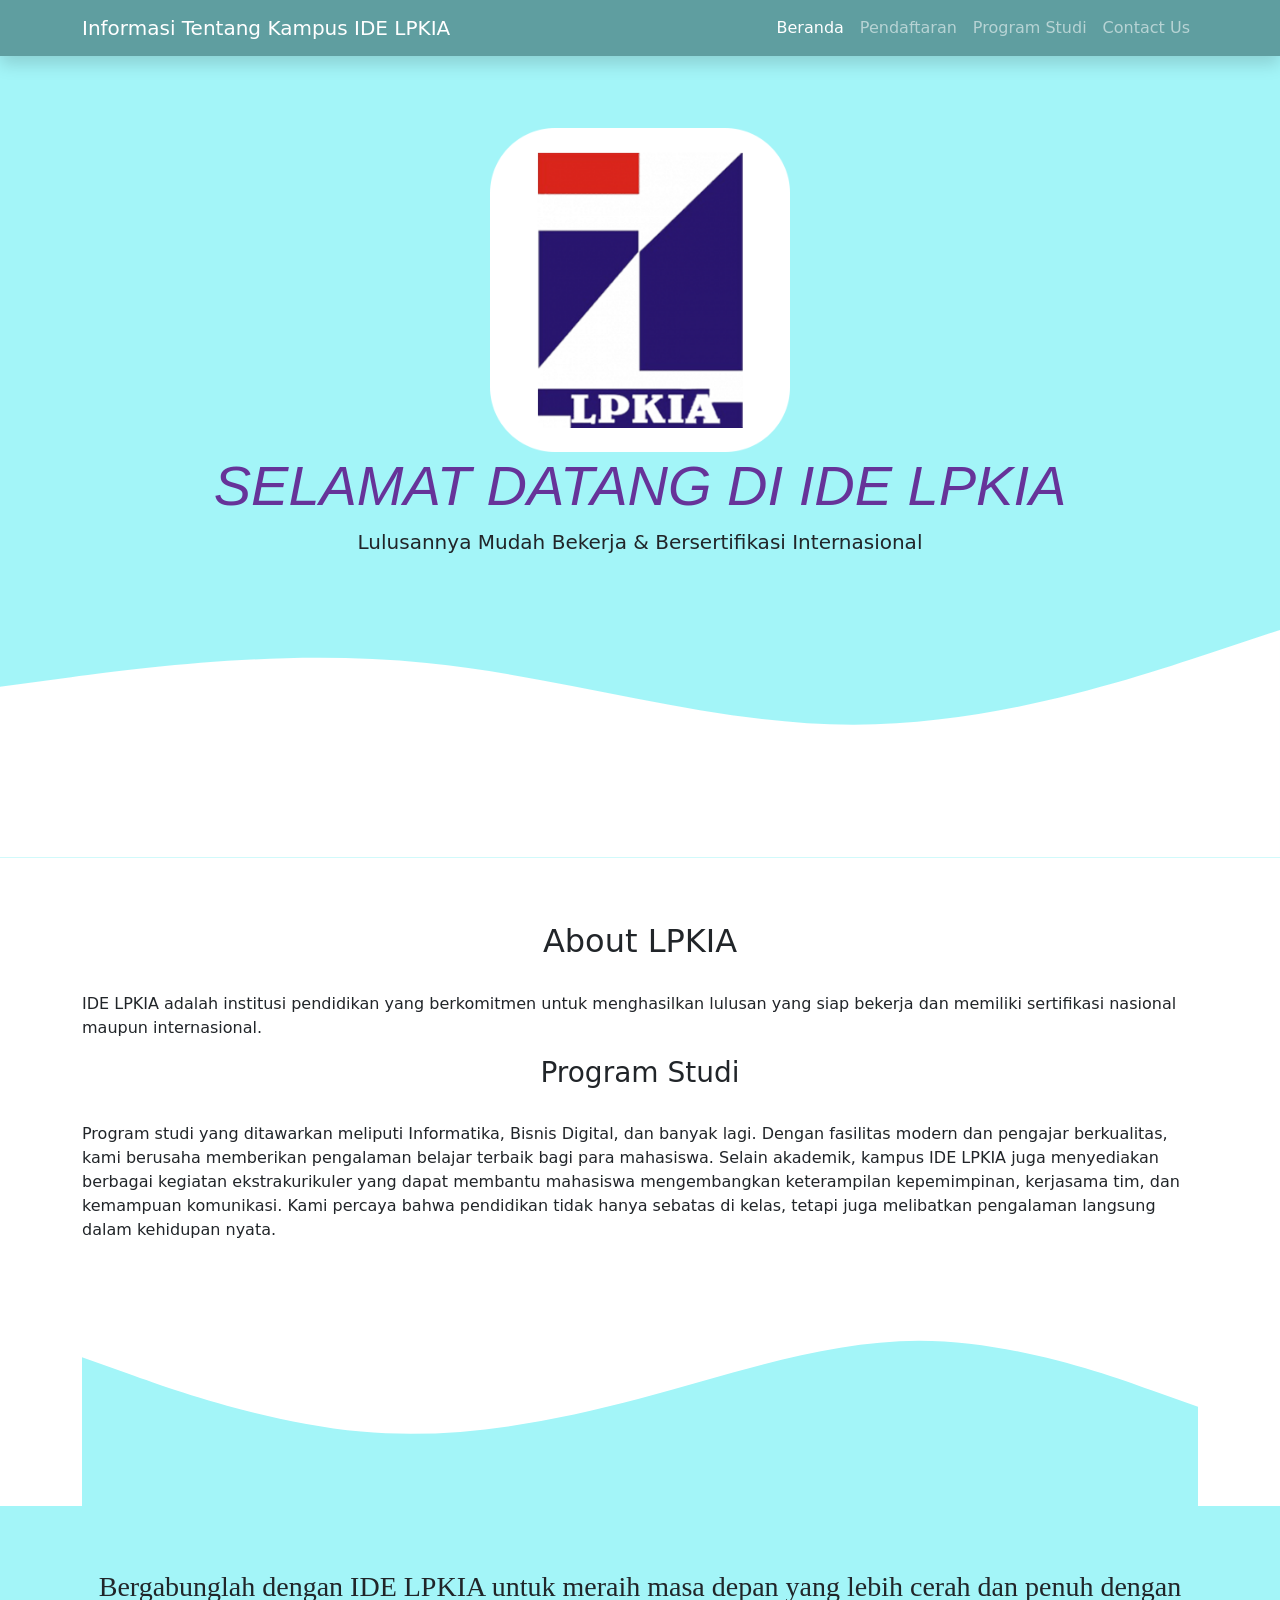
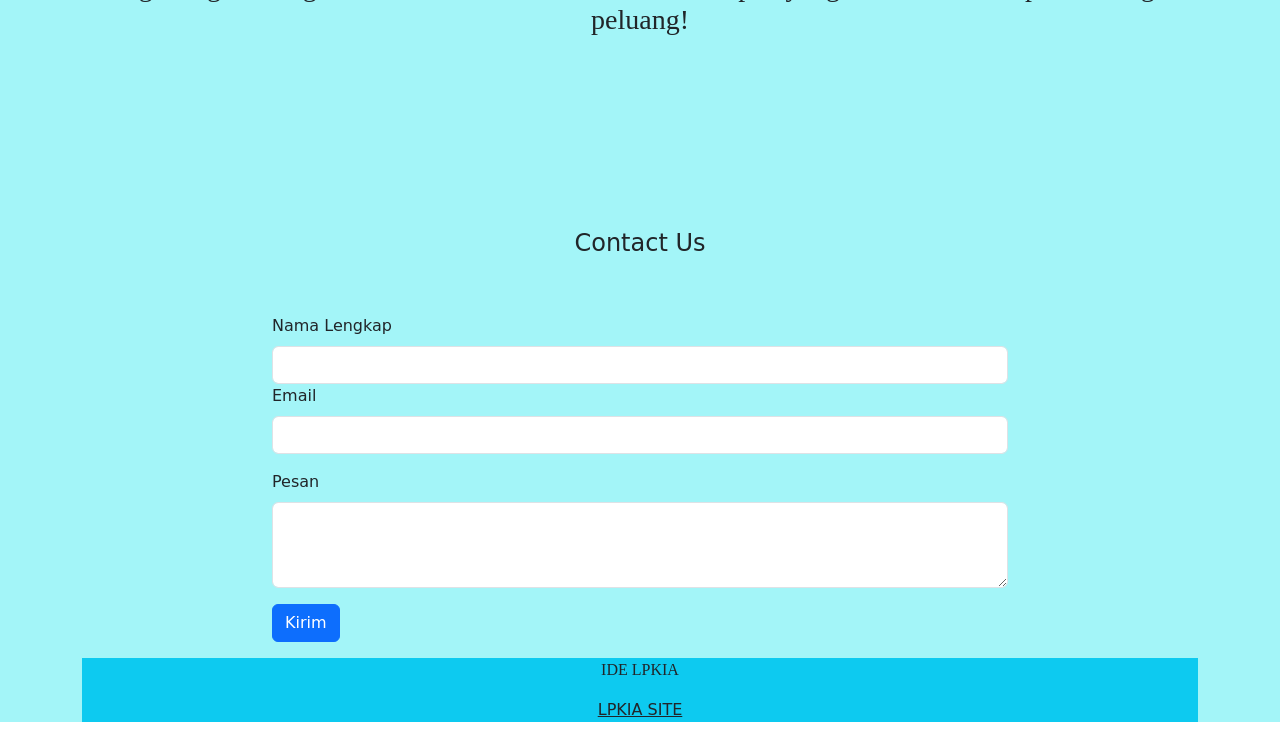
==== index.html @ f7177dea "Create index.html" ====
<!doctype html>
<html lang="en">
<head>
    <!-- Required meta tags -->
    <meta charset="utf-8">
    <meta name="viewport" content="width=device-width, initial-scale=1">

    <!-- Bootstrap CSS -->
    <link href="https://cdn.jsdelivr.net/npm/bootstrap@5.0.1/dist/css/bootstrap.min.css" rel="stylesheet" integrity="sha384-+0n0xVW2eSR5OomGNYDnhzAbDsOXxcvSN1TPprVMTNDbiYZCxYbOOl7+AMvyTG2x" crossorigin="anonymous">

    <title>IDE LPKIA</title>
    <!---boostrep icon-->
    <link rel="stylesheet" href="https://cdn.jsdelivr.net/npm/bootstrap-icons@1.5.0/font/bootstrap-icons.css">

    <!---my css-->
    <link rel="stylesheet" href="style.css">
    <script src="https://cdn.jsdelivr.net/npm/bootstrap@5.0.1/dist/js/bootstrap.bundle.min.js" integrity="sha384-gtEjrD/SeCtmISkJkNUaaKMoLD0//ElJ19smozuHV6z3Iehds+3Ulb9Bn9Plx0x4" crossorigin="anonymous"></script>


</head>
<body id="home">
    <!----navbar-->
    <nav class="navbar navbar-expand-lg navbar-dark shadow fixed-top" style="background-color: cadetblue;">
        <div class="container">
            <a class="navbar-brand" href="#">Informasi Tentang Kampus IDE LPKIA</a>
            <button class="navbar-toggler" type="button" data-bs-toggle="collapse" data-bs-target="#navbarNav" aria-controls="navbarNav" aria-expanded="false" aria-label="Toggle navigation">
                <span class="navbar-toggler-icon"></span>
            </button>
            <div class="collapse navbar-collapse" id="navbarNav">
                <ul class="navbar-nav ms-auto">
                    <li class="nav-item">
                        <a class="nav-link active" aria-current="page" href="#home">Beranda</a>
                    </li>
                    <li class="nav-item">
                        <a class="nav-link" href="#about">Pendaftaran</a>
                    </li>
                    <li class="nav-item">
                        <a class="nav-link" href="#project">Program Studi</a>
                    </li>
                    <li class="nav-item">
                        <a class="nav-link" href="#contact">Contact Us</a>
                    </li>

                </ul>
            </div>
        </div>
    </nav>

    <!---akhir navbar-->
    <!--jumbotron-->

    <section class="jumbotron text-center">
        <img src="logo lpkia.png" alt="Khay" width="300" class="rectangle" />

        <h1 class="display-4">SELAMAT DATANG DI IDE LPKIA</h1>
        <p class="lead">Lulusannya Mudah Bekerja & Bersertifikasi Internasional</p>
        <svg xmlns="http://www.w3.org/2000/svg" viewBox="0 0 1440 320"><path fill="#fff" fill-opacity="1" d="M0,128L80,117.3C160,107,320,85,480,101.3C640,117,800,171,960,170.7C1120,171,1280,117,1360,90.7L1440,64L1440,320L1360,320C1280,320,1120,320,960,320C800,320,640,320,480,320C320,320,160,320,80,320L0,320Z"></path></svg>
    </section>
    <!--akhir jumbotron-->
    <!--about-->
    <section id="about">
        <div class="container">
            <div class="row text-center mb-4">
                <div class="col">
                    <h2>About LPKIA</h2>
                </div>
            </div>
            <div class="row justify-content-center">
                <div class="col">
                    <p>
                        IDE LPKIA adalah institusi pendidikan yang berkomitmen untuk menghasilkan lulusan yang siap bekerja dan memiliki sertifikasi nasional maupun internasional.


                    </p>
                    <div class="container">
                        <div class="row text-center mb-4">
                            <div class="col">
                                <h3>Program Studi</h3>
                            </div>
                        </div>
                    </div>
                    <div class="col">
                        <p>
                            Program studi yang ditawarkan meliputi Informatika, Bisnis Digital, dan banyak lagi. Dengan fasilitas modern dan pengajar berkualitas, kami berusaha memberikan pengalaman belajar terbaik bagi para mahasiswa.

                            Selain akademik, kampus IDE LPKIA juga menyediakan berbagai kegiatan ekstrakurikuler yang dapat membantu mahasiswa mengembangkan keterampilan kepemimpinan, kerjasama tim, dan kemampuan komunikasi.
                            Kami percaya bahwa pendidikan tidak hanya sebatas di kelas, tetapi juga melibatkan pengalaman langsung dalam kehidupan nyata.
                        </p>
                    </div>
                </div>
            </div>
            <svg xmlns="http://www.w3.org/2000/svg" viewBox="0 0 1440 320"><path fill="rgb(163, 245, 248)" fill-opacity="1" d="M0,128L60,149.3C120,171,240,213,360,224C480,235,600,213,720,181.3C840,149,960,107,1080,106.7C1200,107,1320,149,1380,170.7L1440,192L1440,320L1380,320C1320,320,1200,320,1080,320C960,320,840,320,720,320C600,320,480,320,360,320C240,320,120,320,60,320L0,320Z"></path></svg>
    </section>

    <!--akhir about-->
    <!---projek-->
    <section id="project">
        <div class="container">
            <div class="row text-center">
                <div class="col">
                    <h3 style="font-family: 'Calibri;">Bergabunglah dengan IDE LPKIA untuk meraih masa depan yang lebih cerah dan penuh dengan peluang!</h3>
                    <br>
                </div>
            </div>

            <!--akhir projek-->
            <!---kontak-->
            <br>
            <br>
            <br>
            <br>
            <section id="contact">
                <div class="kontainer">
                    <div class="row text-center">
                        <div class="col">
                            <h4>Contact Us</h4>
                            <br>
                            <br>
                        </div>
                    </div>
                    <div class="row justify-content-center">
                        <div class="col-md-8">
                            <form>
                                <div class="mb-3">
                                    <label for="name" class="form-label">Nama Lengkap</label>
                                    <input type="text" class="form-control" id="name" aria-describedby="name">
                                    <div class="mb-3">
                                        <label for="email" class="form-label">Email </label>
                                        <input type="email" class="form-control" id="email" aria-describedby="email">
                                    </div>
                                    <div class="mb-3">
                                        <label for="pesan" class="form-label">Pesan</label>
                                        <textarea class="form-control" id="pesan" rows="3"></textarea>
                                    </div>
                                    <button type="submit" class="btn btn-primary">Kirim</button>
                            </form>
                        </div>
                    </div>
                </div>
            </section>
            <!---footer-->
            <footer class="bg-info text-with text-center">
                <p style="font-family: 'Times New Roman', Times, serif">IDE LPKIA</p>
                     <p><a href="https://lpkia.ac.id/" class="text-dark">LPKIA SITE</a> </p>
            </footer>
            <!--akhir footer-->
            <!--akhir kontak-->
            <!-- Optional JavaScript; choose one of the two! -->
            <!-- Option 1: Bootstrap Bundle with Popper -->
            
            <!-- Option 2: Separate Popper and Bootstrap JS -->
            <!--
            <script src="https://cdn.jsdelivr.net/npm/@popperjs/core@2.9.2/dist/umd/popper.min.js" integrity="sha384-IQsoLXl5PILFhosVNubq5LC7Qb9DXgDA9i+tQ8Zj3iwWAwPtgFTxbJ8NT4GN1R8p" crossorigin="anonymous"></script>
            <script src="https://cdn.jsdelivr.net/npm/bootstrap@5.0.1/dist/js/bootstrap.min.js" integrity="sha384-Atwg2Pkwv9vp0ygtn1JAojH0nYbwNJLPhwyoVbhoPwBhjQPR5VtM2+xf0Uwh9KtT" crossorigin="anonymous"></script>
            -->
</body>
</html>
---- style.css ----
.jumbotron {
  padding-top: 8rem;
    background-color: rgb(163, 245, 248);
	
}
#project {
    background-color: rgb(163, 245, 248);

}
.footer {
    background-color: cadetblue;
   
}
section {
    padding-top: 4rem;
	
}

h1 {
    color : rebeccapurple;
    font-family : sans-serif ; 
    font-style: italic;
}
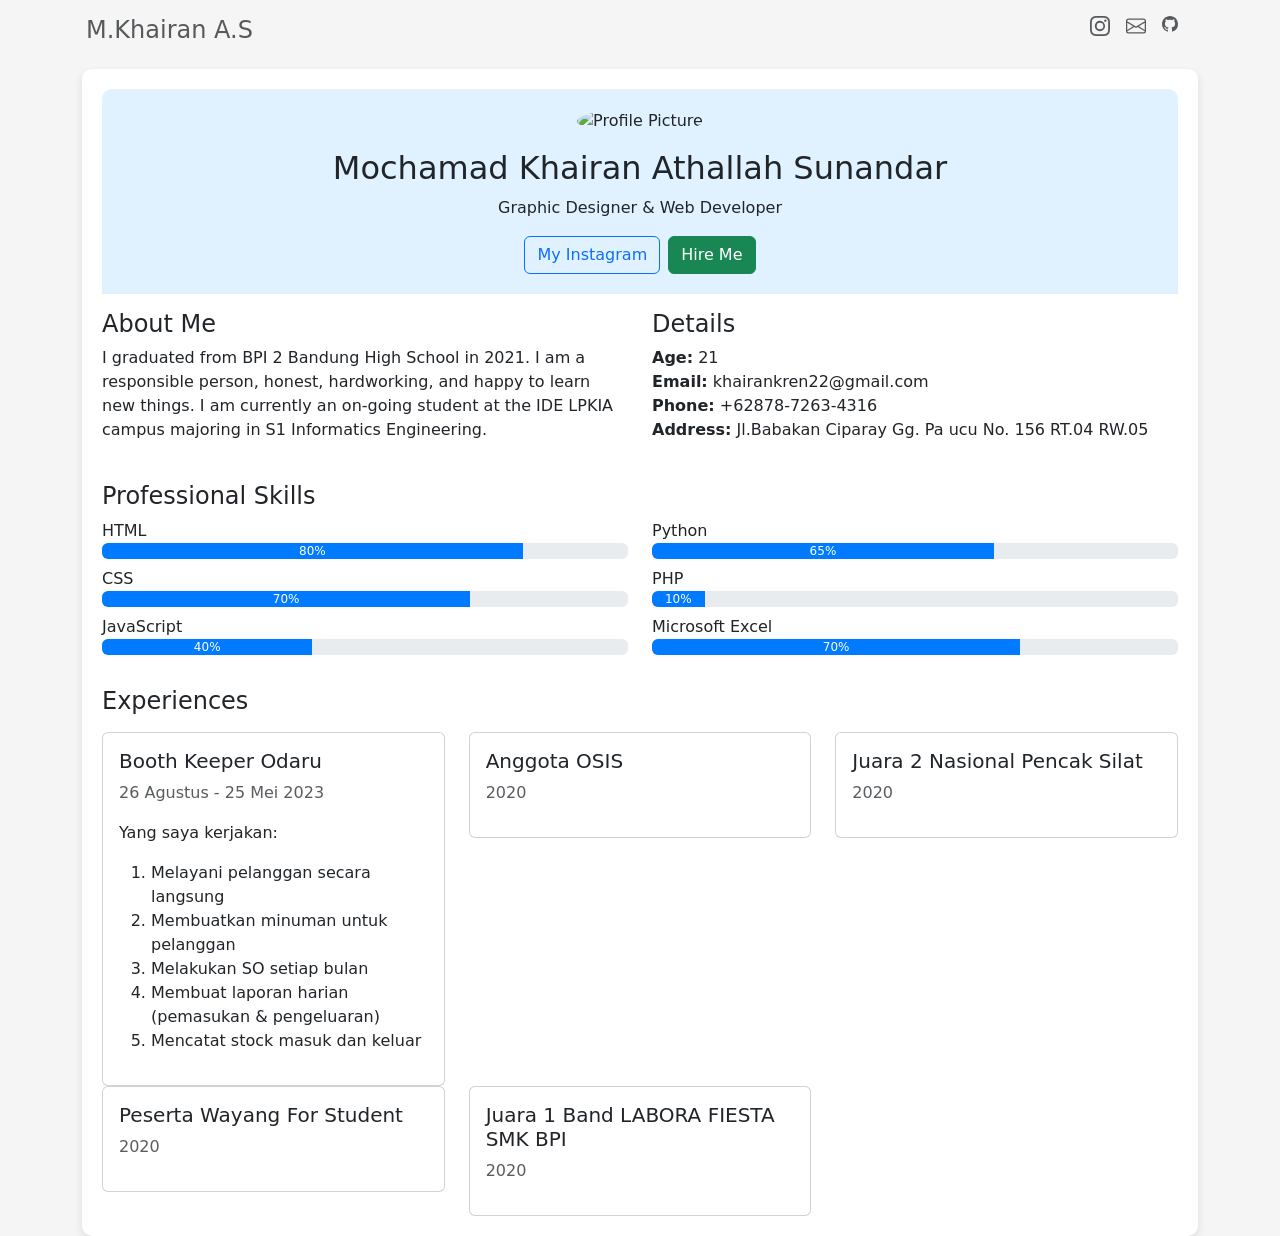
==== commit 66fe7454: "change file name change name file to index" ====
--- a/index.html
+++ b/index.html
@@ -1,157 +1,195 @@
-<!doctype html>
+<!DOCTYPE html>
 <html lang="en">
 <head>
-    <!-- Required meta tags -->
-    <meta charset="utf-8">
-    <meta name="viewport" content="width=device-width, initial-scale=1">
+  <meta charset="UTF-8">
+  <meta name="viewport" content="width=device-width, initial-scale=1.0">
+  <title>Profile Page</title>
+  <link href="https://cdn.jsdelivr.net/npm/bootstrap@5.3.0-alpha1/dist/css/bootstrap.min.css" rel="stylesheet">
+  <style>
+    body {
+      background-color: #f5f5f5;
+    }
+    .profile-card {
+      background-color: #ffffff;
+      border-radius: 10px;
+      padding: 20px;
+      box-shadow: 0 4px 10px rgba(0, 0, 0, 0.1);
+    }
+    .profile-header {
+      background-color: #e0f2ff;
+      padding: 20px;
+      border-radius: 10px 10px 0 0;
+    }
+    .progress-bar {
+      background-color: #007bff;
+    }
+  </style>
+</head>
+<body>
+	<div class="container p-3">
+		<div class="row">
+			<div class="col-md-6">
+				<h4 class="text-muted">M.Khairan A.S</h3>
+			</div>
+			<div class="col-md-6 d-flex justify-content-end text-muted">
+				<svg xmlns="http://www.w3.org/2000/svg" width="20" height="20" fill="currentColor" class="bi bi-instagram me-3" viewBox="0 0 16 16">
+					<path d="M8 0C5.829 0 5.556.01 4.703.048 3.85.088 3.269.222 2.76.42a3.9 3.9 0 0 0-1.417.923A3.9 3.9 0 0 0 .42 2.76C.222 3.268.087 3.85.048 4.7.01 5.555 0 5.827 0 8.001c0 2.172.01 2.444.048 3.297.04.852.174 1.433.372 1.942.205.526.478.972.923 1.417.444.445.89.719 1.416.923.51.198 1.09.333 1.942.372C5.555 15.99 5.827 16 8 16s2.444-.01 3.298-.048c.851-.04 1.434-.174 1.943-.372a3.9 3.9 0 0 0 1.416-.923c.445-.445.718-.891.923-1.417.197-.509.332-1.09.372-1.942C15.99 10.445 16 10.173 16 8s-.01-2.445-.048-3.299c-.04-.851-.175-1.433-.372-1.941a3.9 3.9 0 0 0-.923-1.417A3.9 3.9 0 0 0 13.24.42c-.51-.198-1.092-.333-1.943-.372C10.443.01 10.172 0 7.998 0zm-.717 1.442h.718c2.136 0 2.389.007 3.232.046.78.035 1.204.166 1.486.275.373.145.64.319.92.599s.453.546.598.92c.11.281.24.705.275 1.485.039.843.047 1.096.047 3.231s-.008 2.389-.047 3.232c-.035.78-.166 1.203-.275 1.485a2.5 2.5 0 0 1-.599.919c-.28.28-.546.453-.92.598-.28.11-.704.24-1.485.276-.843.038-1.096.047-3.232.047s-2.39-.009-3.233-.047c-.78-.036-1.203-.166-1.485-.276a2.5 2.5 0 0 1-.92-.598 2.5 2.5 0 0 1-.6-.92c-.109-.281-.24-.705-.275-1.485-.038-.843-.046-1.096-.046-3.233s.008-2.388.046-3.231c.036-.78.166-1.204.276-1.486.145-.373.319-.64.599-.92s.546-.453.92-.598c.282-.11.705-.24 1.485-.276.738-.034 1.024-.044 2.515-.045zm4.988 1.328a.96.96 0 1 0 0 1.92.96.96 0 0 0 0-1.92m-4.27 1.122a4.109 4.109 0 1 0 0 8.217 4.109 4.109 0 0 0 0-8.217m0 1.441a2.667 2.667 0 1 1 0 5.334 2.667 2.667 0 0 1 0-5.334"/>
+				</svg>
 
-    <!-- Bootstrap CSS -->
-    <link href="https://cdn.jsdelivr.net/npm/bootstrap@5.0.1/dist/css/bootstrap.min.css" rel="stylesheet" integrity="sha384-+0n0xVW2eSR5OomGNYDnhzAbDsOXxcvSN1TPprVMTNDbiYZCxYbOOl7+AMvyTG2x" crossorigin="anonymous">
+				<svg xmlns="http://www.w3.org/2000/svg" width="20" height="20" fill="currentColor" class="bi bi-envelope me-3" viewBox="0 0 16 16">
+					<path d="M0 4a2 2 0 0 1 2-2h12a2 2 0 0 1 2 2v8a2 2 0 0 1-2 2H2a2 2 0 0 1-2-2zm2-1a1 1 0 0 0-1 1v.217l7 4.2 7-4.2V4a1 1 0 0 0-1-1zm13 2.383-4.708 2.825L15 11.105zm-.034 6.876-5.64-3.471L8 9.583l-1.326-.795-5.64 3.47A1 1 0 0 0 2 13h12a1 1 0 0 0 .966-.741M1 11.105l4.708-2.897L1 5.383z"/>
+				</svg>
 
-    <title>IDE LPKIA</title>
-    <!---boostrep icon-->
-    <link rel="stylesheet" href="https://cdn.jsdelivr.net/npm/bootstrap-icons@1.5.0/font/bootstrap-icons.css">
+				<svg xmlns="http://www.w3.org/2000/svg" width="16" height="16" fill="currentColor" class="bi bi-github me-3" viewBox="0 0 16 16">
+					<path d="M8 0C3.58 0 0 3.58 0 8c0 3.54 2.29 6.53 5.47 7.59.4.07.55-.17.55-.38 0-.19-.01-.82-.01-1.49-2.01.37-2.53-.49-2.69-.94-.09-.23-.48-.94-.82-1.13-.28-.15-.68-.52-.01-.53.63-.01 1.08.58 1.23.82.72 1.21 1.87.87 2.33.66.07-.52.28-.87.51-1.07-1.78-.2-3.64-.89-3.64-3.95 0-.87.31-1.59.82-2.15-.08-.2-.36-1.02.08-2.12 0 0 .67-.21 2.2.82.64-.18 1.32-.27 2-.27s1.36.09 2 .27c1.53-1.04 2.2-.82 2.2-.82.44 1.1.16 1.92.08 2.12.51.56.82 1.27.82 2.15 0 3.07-1.87 3.75-3.65 3.95.29.25.54.73.54 1.48 0 1.07-.01 1.93-.01 2.2 0 .21.15.46.55.38A8.01 8.01 0 0 0 16 8c0-4.42-3.58-8-8-8"/>
+				</svg>
+			</div>
+		</div>
+	</div>
 
-    <!---my css-->
-    <link rel="stylesheet" href="style.css">
-    <script src="https://cdn.jsdelivr.net/npm/bootstrap@5.0.1/dist/js/bootstrap.bundle.min.js" integrity="sha384-gtEjrD/SeCtmISkJkNUaaKMoLD0//ElJ19smozuHV6z3Iehds+3Ulb9Bn9Plx0x4" crossorigin="anonymous"></script>
+<div class="container">
+  <div class="profile-card">
+    <div class="profile-header text-center">
+      <img src="image/001.jpg" alt="Profile Picture" class="rounded-circle" width="100"/>
+      <h2 class="mt-3">Mochamad Khairan Athallah Sunandar</h2>
+      <p>Graphic Designer & Web Developer</p>
+      <div class="d-flex justify-content-center">
+        <a href="https://instagram.com/m.khairan22" class="btn btn-outline-primary me-2">My Instagram</a>
+        <button class="btn btn-success hire">Hire Me</button>
+      </div>
+    </div>
+    <div class="profile-body mt-3">
+      <div class="row">
+        <div class="col-md-6">
+          <h4>About Me</h4>
+          <p>I graduated from BPI 2 Bandung High School in 2021.
+						I am a responsible person, honest, hardworking, and happy to learn new things. I am currently an on-going student at the IDE LPKIA campus majoring in S1 Informatics Engineering.</p>
+        </div>
+        <div class="col-md-6">
+          <h4>Details</h4>
+          <ul class="list-unstyled">
+            <li><strong>Age:</strong> 21 </li>
+            <li><strong>Email:</strong> khairankren22@gmail.com</li>
+            <li><strong>Phone:</strong> +62878-7263-4316</li>
+            <li><strong>Address:</strong> Jl.Babakan Ciparay Gg. Pa ucu No. 156 RT.04 RW.05</li>
+          </ul>
+        </div>
+      </div>
+      <h4 class="mt-4">Professional Skills</h4>
+			<div class="row">
+				<div class="col-md-6">
+					<div class="mb-2">
+						<span>HTML</span>
+						<div class="progress">
+							<div class="progress-bar" role="progressbar" style="width: 80%;">80%</div>
+						</div>
+					</div>
 
+					<div class="mb-2">
+						<span>CSS</span>
+						<div class="progress">
+							<div class="progress-bar" role="progressbar" style="width: 70%;">70%</div>
+						</div>
+					</div>
 
-</head>
-<body id="home">
-    <!----navbar-->
-    <nav class="navbar navbar-expand-lg navbar-dark shadow fixed-top" style="background-color: cadetblue;">
-        <div class="container">
-            <a class="navbar-brand" href="#">Informasi Tentang Kampus IDE LPKIA</a>
-            <button class="navbar-toggler" type="button" data-bs-toggle="collapse" data-bs-target="#navbarNav" aria-controls="navbarNav" aria-expanded="false" aria-label="Toggle navigation">
-                <span class="navbar-toggler-icon"></span>
-            </button>
-            <div class="collapse navbar-collapse" id="navbarNav">
-                <ul class="navbar-nav ms-auto">
-                    <li class="nav-item">
-                        <a class="nav-link active" aria-current="page" href="#home">Beranda</a>
-                    </li>
-                    <li class="nav-item">
-                        <a class="nav-link" href="#about">Pendaftaran</a>
-                    </li>
-                    <li class="nav-item">
-                        <a class="nav-link" href="#project">Program Studi</a>
-                    </li>
-                    <li class="nav-item">
-                        <a class="nav-link" href="#contact">Contact Us</a>
-                    </li>
+					<div class="mb-2">
+						<span>JavaScript</span>
+						<div class="progress">
+							<div class="progress-bar" role="progressbar" style="width: 40%;">40%</div>
+						</div>
+					</div>
+				</div>
+				<div class="col-md-6">
+					<div class="mb-2">
+						<span>Python</span>
+						<div class="progress">
+							<div class="progress-bar" role="progressbar" style="width: 65%;">65%</div>
+						</div>
+					</div>
+					<div class="mb-2">
+						<span>PHP</span>
+						<div class="progress">
+							<div class="progress-bar" role="progressbar" style="width: 10%;">10%</div>
+						</div>
+					</div>
+					<div class="mb-2">
+						<span>Microsoft Excel</span>
+						<div class="progress">
+							<div class="progress-bar" role="progressbar" style="width: 70%;">70%</div>
+						</div>
+					</div>
+				</div>
+			</div>
 
-                </ul>
-            </div>
-        </div>
-    </nav>
+			<h4 class="mt-4">Experiences</h4>
+			<div class="row mt-3">
 
-    <!---akhir navbar-->
-    <!--jumbotron-->
+				<div class="col-md-4">
+					<div class="card">
+						<div class="card-body">
+							<h5>Booth Keeper Odaru</h5>
+							<p class="text-muted">26 Agustus - 25 Mei 2023</p>
+							<p>
+								Yang saya kerjakan:
+							</p>
+							<ol>
+								<li>Melayani pelanggan secara langsung</li>
+								<li>Membuatkan minuman untuk pelanggan</li>
+								<li>Melakukan SO setiap bulan</li>
+								<li>Membuat laporan harian (pemasukan & pengeluaran)</li>
+								<li>Mencatat stock masuk dan keluar</li>
+							</ol>
+						</div>
+					</div>
+				</div>
+				<div class="col-md-4">
+					<div class="card">
+						<div class="card-body">
+							<h5>Anggota OSIS</h5>
+							<p class="text-muted">2020</p>
+							<p></p>
+						</div>
+					</div>
+				</div>
+				<div class="col-md-4">
+					<div class="card">
+						<div class="card-body">
+							<h5>Juara 2 Nasional Pencak Silat </h5>
+							<p class="text-muted">2020</p>
+							<p></p>
+						</div>
+					</div>
+				</div>
+				<div class="col-md-4">
+					<div class="card">
+						<div class="card-body">
+							<h5>Peserta Wayang For Student</h5>
+							<p class="text-muted">2020</p>
+							<p></p>
+						</div>
+					</div>
+				</div>
+				<div class="col-md-4">
+					<div class="card">
+						<div class="card-body">
+							<h5>Juara 1 Band LABORA FIESTA SMK BPI</h5>
+							<p class="text-muted">2020</p>
+							<p></p>
+						</div>
+					</div>
+				</div>
+			</div>
+    </div>
+  </div>
+</div>
 
-    <section class="jumbotron text-center">
-        <img src="logo lpkia.png" alt="Khay" width="300" class="rectangle" />
-
-        <h1 class="display-4">SELAMAT DATANG DI IDE LPKIA</h1>
-        <p class="lead">Lulusannya Mudah Bekerja & Bersertifikasi Internasional</p>
-        <svg xmlns="http://www.w3.org/2000/svg" viewBox="0 0 1440 320"><path fill="#fff" fill-opacity="1" d="M0,128L80,117.3C160,107,320,85,480,101.3C640,117,800,171,960,170.7C1120,171,1280,117,1360,90.7L1440,64L1440,320L1360,320C1280,320,1120,320,960,320C800,320,640,320,480,320C320,320,160,320,80,320L0,320Z"></path></svg>
-    </section>
-    <!--akhir jumbotron-->
-    <!--about-->
-    <section id="about">
-        <div class="container">
-            <div class="row text-center mb-4">
-                <div class="col">
-                    <h2>About LPKIA</h2>
-                </div>
-            </div>
-            <div class="row justify-content-center">
-                <div class="col">
-                    <p>
-                        IDE LPKIA adalah institusi pendidikan yang berkomitmen untuk menghasilkan lulusan yang siap bekerja dan memiliki sertifikasi nasional maupun internasional.
-
-
-                    </p>
-                    <div class="container">
-                        <div class="row text-center mb-4">
-                            <div class="col">
-                                <h3>Program Studi</h3>
-                            </div>
-                        </div>
-                    </div>
-                    <div class="col">
-                        <p>
-                            Program studi yang ditawarkan meliputi Informatika, Bisnis Digital, dan banyak lagi. Dengan fasilitas modern dan pengajar berkualitas, kami berusaha memberikan pengalaman belajar terbaik bagi para mahasiswa.
-
-                            Selain akademik, kampus IDE LPKIA juga menyediakan berbagai kegiatan ekstrakurikuler yang dapat membantu mahasiswa mengembangkan keterampilan kepemimpinan, kerjasama tim, dan kemampuan komunikasi.
-                            Kami percaya bahwa pendidikan tidak hanya sebatas di kelas, tetapi juga melibatkan pengalaman langsung dalam kehidupan nyata.
-                        </p>
-                    </div>
-                </div>
-            </div>
-            <svg xmlns="http://www.w3.org/2000/svg" viewBox="0 0 1440 320"><path fill="rgb(163, 245, 248)" fill-opacity="1" d="M0,128L60,149.3C120,171,240,213,360,224C480,235,600,213,720,181.3C840,149,960,107,1080,106.7C1200,107,1320,149,1380,170.7L1440,192L1440,320L1380,320C1320,320,1200,320,1080,320C960,320,840,320,720,320C600,320,480,320,360,320C240,320,120,320,60,320L0,320Z"></path></svg>
-    </section>
-
-    <!--akhir about-->
-    <!---projek-->
-    <section id="project">
-        <div class="container">
-            <div class="row text-center">
-                <div class="col">
-                    <h3 style="font-family: 'Calibri;">Bergabunglah dengan IDE LPKIA untuk meraih masa depan yang lebih cerah dan penuh dengan peluang!</h3>
-                    <br>
-                </div>
-            </div>
-
-            <!--akhir projek-->
-            <!---kontak-->
-            <br>
-            <br>
-            <br>
-            <br>
-            <section id="contact">
-                <div class="kontainer">
-                    <div class="row text-center">
-                        <div class="col">
-                            <h4>Contact Us</h4>
-                            <br>
-                            <br>
-                        </div>
-                    </div>
-                    <div class="row justify-content-center">
-                        <div class="col-md-8">
-                            <form>
-                                <div class="mb-3">
-                                    <label for="name" class="form-label">Nama Lengkap</label>
-                                    <input type="text" class="form-control" id="name" aria-describedby="name">
-                                    <div class="mb-3">
-                                        <label for="email" class="form-label">Email </label>
-                                        <input type="email" class="form-control" id="email" aria-describedby="email">
-                                    </div>
-                                    <div class="mb-3">
-                                        <label for="pesan" class="form-label">Pesan</label>
-                                        <textarea class="form-control" id="pesan" rows="3"></textarea>
-                                    </div>
-                                    <button type="submit" class="btn btn-primary">Kirim</button>
-                            </form>
-                        </div>
-                    </div>
-                </div>
-            </section>
-            <!---footer-->
-            <footer class="bg-info text-with text-center">
-                <p style="font-family: 'Times New Roman', Times, serif">IDE LPKIA</p>
-                     <p><a href="https://lpkia.ac.id/" class="text-dark">LPKIA SITE</a> </p>
-            </footer>
-            <!--akhir footer-->
-            <!--akhir kontak-->
-            <!-- Optional JavaScript; choose one of the two! -->
-            <!-- Option 1: Bootstrap Bundle with Popper -->
-            
-            <!-- Option 2: Separate Popper and Bootstrap JS -->
-            <!--
-            <script src="https://cdn.jsdelivr.net/npm/@popperjs/core@2.9.2/dist/umd/popper.min.js" integrity="sha384-IQsoLXl5PILFhosVNubq5LC7Qb9DXgDA9i+tQ8Zj3iwWAwPtgFTxbJ8NT4GN1R8p" crossorigin="anonymous"></script>
-            <script src="https://cdn.jsdelivr.net/npm/bootstrap@5.0.1/dist/js/bootstrap.min.js" integrity="sha384-Atwg2Pkwv9vp0ygtn1JAojH0nYbwNJLPhwyoVbhoPwBhjQPR5VtM2+xf0Uwh9KtT" crossorigin="anonymous"></script>
-            -->
+<script src="https://cdn.jsdelivr.net/npm/bootstrap@5.3.0-alpha1/dist/js/bootstrap.bundle.min.js"></script>
+<script src="https://cdn.jsdelivr.net/npm/sweetalert2@11"></script>
+<script>
+	const hire = document.querySelector(".hire")
+	hire.addEventListener('click', function(){
+		Swal.fire("Thanks for hire me!");
+	})
+</script>
 </body>
 </html>
